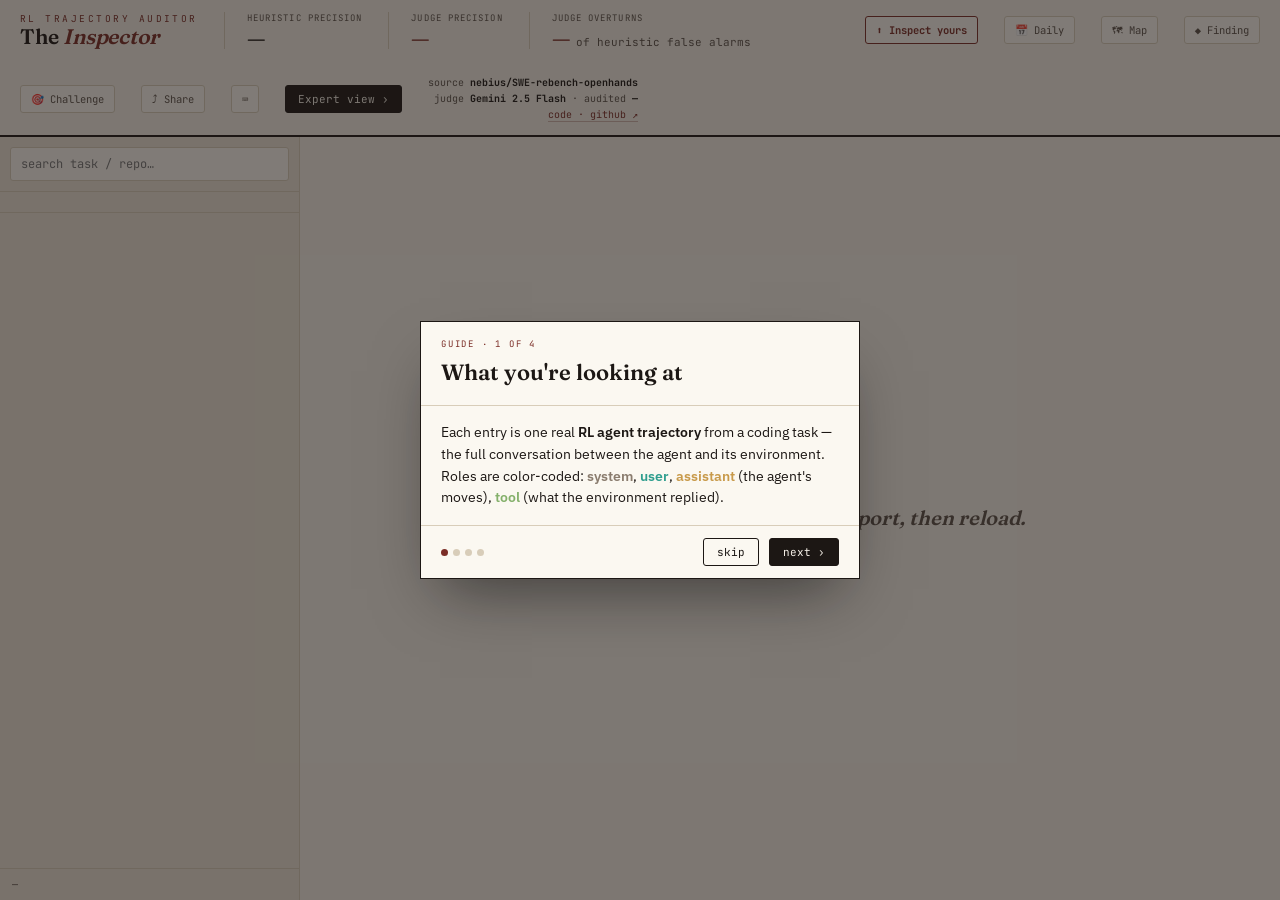
==== explorer/index.html @ 923c0ba6 "fix: serve og:image from GitHub raw (HF Spaces git rejects binaries without LFS)" ====
<!DOCTYPE html>
<html lang="en">
<head>
<meta charset="utf-8" />
<meta name="viewport" content="width=device-width, initial-scale=1" />
<title>RL Trajectory Auditor — Inspector</title>
<meta name="description" content="Step through real RL agent trajectories and see where a heuristic and an LLM judge disagree on why a run failed." />
<meta property="og:title" content="I read 5,000 RL agent trajectories so you don't have to" />
<meta property="og:description" content="Heuristics over-flag reward-hacking; an LLM judge that reads the trace overturns 75% of those false alarms. Step through the receipts — or drop in your own trajectory." />
<meta property="og:type" content="website" />
<meta property="og:url" content="https://abhid1234-rl-trajectory-auditor.static.hf.space/" />
<meta property="og:image" content="https://raw.githubusercontent.com/abhid1234/rl-trajectory-auditor/main/explorer/og.png" />
<meta name="twitter:card" content="summary_large_image" />
<meta name="twitter:title" content="I read 5,000 RL agent trajectories so you don't have to" />
<meta name="twitter:description" content="An LLM judge overturns 75% of a heuristic's reward-hack false alarms. Step through the receipts." />
<meta name="twitter:image" content="https://raw.githubusercontent.com/abhid1234/rl-trajectory-auditor/main/explorer/og.png" />
<link rel="preload" href="fonts/jetbrains-mono-400.woff2" as="font" type="font/woff2" crossorigin />
<link rel="stylesheet" href="styles.css" />
</head>
<body>
<div class="app">

  <header class="topbar">
    <div class="brand">
      <span class="k">RL Trajectory Auditor</span>
      <h1>The <em>Inspector</em></h1>
    </div>
    <div class="metric">
      <span class="lab">Heuristic precision</span>
      <span class="v" id="m-h">—</span>
    </div>
    <div class="metric judge">
      <span class="lab">Judge precision</span>
      <span class="v" id="m-j">—</span>
    </div>
    <div class="metric">
      <span class="lab">Judge overturns</span>
      <span class="v"><b id="m-c">—</b> <small>of heuristic false alarms</small></span>
    </div>
    <span class="grow"></span>
    <button id="btn-import" class="topbtn import" title="inspect your own trajectory — runs entirely in your browser">⬆ Inspect yours</button>
    <button id="btn-daily" class="topbtn" title="one specimen a day — guess the diagnosis, keep a streak">📅 Daily</button>
    <button id="btn-map" class="topbtn" title="every judged run as one dot — the failure map">🗺 Map</button>
    <button id="btn-finding" class="topbtn" title="the finding (front page)">◆ Finding</button>
    <button id="btn-challenge" class="topbtn" title="free-play: guess the diagnosis on any trace">🎯 Challenge</button>
    <button id="btn-share" class="topbtn" title="copy a link to this exact view">⤴ Share</button>
    <button id="btn-keys" class="topbtn" title="keyboard shortcuts">⌨</button>
    <button id="mode-toggle" class="modetoggle" title="toggle the full expert view">Expert view ›</button>
    <div class="src">
      <div>source <b>nebius/SWE-rebench-openhands</b></div>
      <div>judge <b>Gemini 2.5 Flash</b> · audited <b id="m-n">—</b></div>
      <div><a class="srclink" href="https://github.com/abhid1234/rl-trajectory-auditor" target="_blank" rel="noopener">code · github ↗</a></div>
    </div>
  </header>

  <div class="body">
    <aside class="rail">
      <div class="search"><input id="railsearch" type="search" placeholder="search task / repo…" autocomplete="off" /></div>
      <div class="filters" id="railfilters"></div>
      <div class="list" id="raillist"></div>
      <div class="count" id="railcount">—</div>
    </aside>

    <main class="insp" id="insp">
      <div class="empty">Select a trajectory to inspect.</div>
    </main>
  </div>

</div>
<div id="landing" class="landing" hidden></div>
<div id="import-modal" class="overlay-sc" hidden></div>
<div id="shortcuts" class="overlay-sc" hidden></div>
<div id="toast" class="toast"></div>
<div id="patch-modal" class="overlay-sc" hidden></div>
<div id="quiz-modal" class="overlay-sc" hidden></div>
<div id="map-modal" class="overlay-sc" hidden></div>
<div id="diff-modal" class="overlay-sc" hidden></div>
<div id="ask-modal" class="overlay-sc" hidden></div>
<script src="app.js"></script>
<script src="features.js"></script>
</body>
</html>
---- explorer/styles.css ----
/* ============================================================================
   RL Trajectory Auditor — Inspector
   Dev-tool aesthetic: warm light shell + dark "console" trace pane, oxblood
   accent, self-hosted JetBrains Mono / IBM Plex Sans / Fraunces.
   ========================================================================== */

@font-face { font-family:'JetBrains Mono'; font-weight:400; font-display:swap; src:url('fonts/jetbrains-mono-400.woff2') format('woff2'); }
@font-face { font-family:'JetBrains Mono'; font-weight:700; font-display:swap; src:url('fonts/jetbrains-mono-700.woff2') format('woff2'); }
@font-face { font-family:'IBM Plex Sans'; font-weight:400; font-display:swap; src:url('fonts/ibm-plex-sans-400.woff2') format('woff2'); }
@font-face { font-family:'IBM Plex Sans'; font-weight:600; font-display:swap; src:url('fonts/ibm-plex-sans-600.woff2') format('woff2'); }
@font-face { font-family:'Fraunces'; font-weight:600; font-display:swap; src:url('fonts/fraunces-600.woff2') format('woff2'); }

:root {
  --paper:#f4efe6; --paper-2:#ece4d6; --card:#fbf8f1;
  --ink:#1c1714; --ink-soft:#5b5048; --rule:#d8cdb9;
  --oxblood:#7b2d26; --oxblood-2:#9c4339;

  /* console (dark) */
  --con-bg:#1b1714; --con-bg-2:#231d19; --con-line:#332a24; --con-fg:#d9cfc2;
  --con-dim:#8a7c6e;
  --r-system:#8a7c6e; --r-user:#6fb3a8; --r-assistant:#d9a44a; --r-tool:#84b06a;
  --hl:#c2563f;
  --add:#74a262; --del:#c2563f;

  /* diagnosis hues */
  --d-TRAINING:#b8503f; --d-HARNESS:#4a9b8e; --d-PRODUCT:#d2a44a;
  --d-BOTH:#9d7bb0; --d-CLEAN:#7aa863;

  --mono:'JetBrains Mono',ui-monospace,monospace;
  --sans:'IBM Plex Sans',system-ui,sans-serif;
  --display:'Fraunces',Georgia,serif;
}

* { box-sizing:border-box; }
/* the hidden attribute must win over .landing/.overlay-sc display rules below,
   or a skipped (empty) overlay would cover the whole page */
[hidden] { display:none !important; }
html,body { height:100%; }
body {
  margin:0; background:var(--paper); color:var(--ink);
  font-family:var(--sans); font-size:14px; line-height:1.5;
  -webkit-font-smoothing:antialiased; overflow:hidden;
}
::selection { background:rgba(123,45,38,0.2); }
button { font-family:inherit; cursor:pointer; }

.app { display:grid; grid-template-rows:auto 1fr; height:100vh; }

/* ---- Top strip: masthead + finding ------------------------------------- */
.topbar {
  display:flex; align-items:center; gap:26px; padding:12px 20px;
  border-bottom:2px solid var(--ink); background:var(--paper);
  flex-wrap:wrap;
}
.brand { display:flex; flex-direction:column; line-height:1; }
.brand .k { font-family:var(--mono); font-size:9.5px; letter-spacing:0.26em; text-transform:uppercase; color:var(--oxblood); }
.brand h1 { font-family:var(--display); font-weight:600; font-size:21px; margin:3px 0 0; letter-spacing:-0.01em; }
.brand h1 em { font-style:italic; color:var(--oxblood); }

.metric { display:flex; flex-direction:column; gap:1px; padding-left:22px; border-left:1px solid var(--rule); }
.metric .lab { font-family:var(--mono); font-size:9px; letter-spacing:0.12em; text-transform:uppercase; color:var(--ink-soft); }
.metric .v { font-family:var(--display); font-weight:600; font-size:22px; line-height:1; }
.metric .v small { font-family:var(--mono); font-size:11px; color:var(--ink-soft); font-weight:400; }
.metric.judge .v { color:var(--oxblood); }
.metric .v b { color:var(--oxblood); }
.topbar .grow { flex:1; }
.topbar .src { font-family:var(--mono); font-size:10px; color:var(--ink-soft); text-align:right; line-height:1.6; }
.topbar .src b { color:var(--ink); }

/* ---- Body: rail + inspector -------------------------------------------- */
.body { display:grid; grid-template-columns:300px 1fr; min-height:0; }
@media (max-width:860px){ .body { grid-template-columns:1fr; } .rail { display:none; } }

/* left rail */
.rail { border-right:1px solid var(--rule); background:var(--paper-2); display:flex; flex-direction:column; min-height:0; }
.rail .search { padding:10px; border-bottom:1px solid var(--rule); }
.rail .search input {
  width:100%; padding:8px 10px; border:1px solid var(--rule); background:var(--card);
  font-family:var(--mono); font-size:12px; color:var(--ink); border-radius:3px;
}
.rail .search input:focus { outline:1.5px solid var(--oxblood); border-color:var(--oxblood); }
.rail .filters { display:flex; gap:5px; flex-wrap:wrap; padding:10px; border-bottom:1px solid var(--rule); }
.fchip {
  font-family:var(--mono); font-size:9.5px; letter-spacing:0.04em; text-transform:uppercase;
  padding:5px 9px; border:1px solid var(--rule); background:transparent; color:var(--ink-soft); border-radius:2px;
}
.fchip:hover { border-color:var(--ink-soft); color:var(--ink); }
.fchip.active { background:var(--ink); color:var(--paper); border-color:var(--ink); }

.list { overflow-y:auto; flex:1; min-height:0; }
.tnav {
  display:block; width:100%; text-align:left; background:transparent; border:0;
  border-bottom:1px solid var(--rule); padding:11px 12px; color:var(--ink);
}
.tnav:hover { background:var(--card); }
.tnav.active { background:var(--card); box-shadow:inset 3px 0 0 var(--oxblood); }
.tnav .t-task { font-family:var(--mono); font-size:11.5px; font-weight:700; letter-spacing:-0.01em; }
.tnav .t-repo { font-family:var(--mono); font-size:10px; color:var(--ink-soft); margin-top:2px; }
.tnav .t-tags { display:flex; align-items:center; gap:6px; margin-top:7px; }
.dot { width:9px; height:9px; border-radius:50%; display:inline-block; }
.t-vs { font-family:var(--mono); font-size:9px; color:var(--ink-soft); }
.t-mark { font-family:var(--mono); font-size:9px; padding:1px 5px; border-radius:8px; letter-spacing:0.04em; }
.t-mark.dis { background:rgba(184,80,63,0.16); color:var(--oxblood); }
.t-mark.agr { background:rgba(122,168,99,0.18); color:#5d7d4a; }
.rail .count { font-family:var(--mono); font-size:10px; color:var(--ink-soft); padding:8px 12px; border-top:1px solid var(--rule); }

/* ---- Inspector main ----------------------------------------------------- */
.insp { display:flex; flex-direction:column; min-height:0; min-width:0; }

.insp .hd { padding:14px 22px; border-bottom:1px solid var(--rule); background:var(--card); }
.insp .hd .task { font-family:var(--display); font-weight:600; font-size:24px; letter-spacing:-0.01em; }
.insp .hd .sub { font-family:var(--mono); font-size:11px; color:var(--ink-soft); display:flex; gap:16px; margin-top:3px; }
.insp .hd .sub b { color:var(--ink); }

.faceoff { display:flex; align-items:center; gap:14px; margin-top:13px; flex-wrap:wrap; }
.chipv { display:inline-flex; flex-direction:column; gap:3px; padding:7px 12px; border:1.5px solid; border-radius:3px; background:rgba(255,255,255,0.4); }
.chipv .who { font-family:var(--mono); font-size:8.5px; letter-spacing:0.16em; text-transform:uppercase; color:var(--ink-soft); }
.chipv .dg { font-family:var(--mono); font-weight:700; font-size:15px; letter-spacing:0.02em; }
.chipv .ct { font-family:var(--sans); font-size:11px; color:var(--ink-soft); font-style:italic; }
.vmark { font-family:var(--mono); font-size:10px; padding:5px 10px; border-radius:12px; letter-spacing:0.05em; text-transform:uppercase; }
.vmark.dis { background:rgba(184,80,63,0.15); color:var(--oxblood); }
.vmark.agr { background:rgba(122,168,99,0.2); color:#5d7d4a; }
.ts { display:flex; gap:7px; margin-left:auto; }
.tsb { font-family:var(--mono); font-size:10px; padding:4px 9px; border:1px solid var(--rule); background:var(--paper-2); }
.tsb b { color:var(--ink); } .tsb.bad b{ color:var(--oxblood); } .tsb.good b{ color:#5d7d4a; }

.d-TRAINING{ color:var(--d-TRAINING); border-color:var(--d-TRAINING);}
.d-HARNESS { color:var(--d-HARNESS);  border-color:var(--d-HARNESS);}
.d-PRODUCT { color:var(--d-PRODUCT);  border-color:var(--d-PRODUCT);}
.d-BOTH    { color:var(--d-BOTH);     border-color:var(--d-BOTH);}
.d-CLEAN   { color:var(--d-CLEAN);    border-color:var(--d-CLEAN);}

/* teaching annotation */
.teach { display:flex; gap:10px; align-items:flex-start; margin-top:13px; padding:10px 13px;
  background:rgba(123,45,38,0.06); border-left:3px solid var(--oxblood); border-radius:0 3px 3px 0; }
.teach .icn { font-family:var(--display); color:var(--oxblood); font-size:18px; line-height:1; }
.teach .tx { font-size:13px; line-height:1.5; }
.teach .tx b { color:var(--oxblood); }
.teach .x { margin-left:auto; background:none; border:0; color:var(--ink-soft); font-size:15px; }

/* control bar */
.ctrl { display:flex; align-items:center; gap:10px; padding:8px 22px; border-bottom:1px solid var(--rule);
  background:var(--paper); flex-wrap:wrap; }
.ctrl button { font-family:var(--mono); font-size:11px; padding:5px 10px; border:1px solid var(--rule);
  background:var(--card); color:var(--ink); border-radius:3px; }
.ctrl button:hover { background:var(--ink); color:var(--paper); }
.ctrl button.on { background:var(--oxblood); color:#fff; border-color:var(--oxblood); }
.ctrl .seg { display:flex; gap:0; }
.ctrl .seg button { border-radius:0; border-right:0; }
.ctrl .seg button:first-child{ border-radius:3px 0 0 3px; } .ctrl .seg button:last-child{ border-radius:0 3px 3px 0; border-right:1px solid var(--rule);}
.ctrl .rolef { display:flex; gap:4px; }
.ctrl .rolef .rf { font-size:9.5px; padding:4px 7px; text-transform:uppercase; letter-spacing:0.06em; }
.ctrl .tsearch { margin-left:auto; }
.ctrl .tsearch input { font-family:var(--mono); font-size:11px; padding:5px 9px; border:1px solid var(--rule);
  background:var(--card); border-radius:3px; width:160px; }
.ctrl .tsearch input:focus { outline:1.5px solid var(--oxblood); }

/* minimap */
.minimap { display:flex; gap:1.5px; padding:7px 22px; background:var(--paper); border-bottom:1px solid var(--rule);
  align-items:center; height:30px; overflow:hidden; }
.mm { flex:1; height:14px; min-width:1px; opacity:0.45; cursor:pointer; border-radius:1px; transition:opacity .1s, transform .1s; }
.mm:hover { opacity:1; transform:scaleY(1.4); }
.mm.r-system{ background:var(--r-system);} .mm.r-user{ background:var(--r-user);}
.mm.r-assistant{ background:var(--r-assistant);} .mm.r-tool{ background:var(--r-tool);}
.mm.off { background:var(--hl); opacity:1; box-shadow:0 0 0 1.5px var(--ink); }
.mm.cursor { outline:2px solid var(--ink); opacity:1; }

/* ---- the console (trace) ------------------------------------------------ */
.console {
  flex:1; min-height:0; overflow-y:auto; background:var(--con-bg); color:var(--con-fg);
  font-family:var(--mono); font-size:12.5px; line-height:1.55;
  padding:14px 0 60px;
  background-image:linear-gradient(var(--con-bg-2) 0 0);
  background-size:100% 0;
}
.turn { padding:0 22px; border-left:3px solid transparent; }
.turn + .turn { margin-top:2px; }
.turn .gutter { display:flex; align-items:center; gap:10px; padding:7px 0 4px; color:var(--con-dim); user-select:none; }
.turn .ix { font-size:10px; min-width:34px; }
.turn .role { font-size:9.5px; letter-spacing:0.16em; text-transform:uppercase; font-weight:700; padding:1px 6px; border-radius:2px; }
.turn.r-system  { border-color:var(--r-system); }   .turn.r-system  .role{ color:var(--r-system); background:rgba(138,124,110,0.13);}
.turn.r-user    { border-color:var(--r-user); }      .turn.r-user    .role{ color:var(--r-user); background:rgba(111,179,168,0.13);}
.turn.r-assistant{ border-color:var(--r-assistant); }.turn.r-assistant .role{ color:var(--r-assistant); background:rgba(217,164,74,0.14);}
.turn.r-tool    { border-color:var(--r-tool); }      .turn.r-tool    .role{ color:var(--r-tool); background:rgba(132,176,106,0.13);}
.turn .toggle { font-size:10px; color:var(--con-dim); background:none; border:1px solid var(--con-line); padding:1px 6px; border-radius:2px; }
.turn .toggle:hover{ color:var(--con-fg); }
.turn .body { white-space:pre-wrap; word-break:break-word; padding:2px 0 10px 44px; color:var(--con-fg); }
.turn .body.clamp { max-height:118px; overflow:hidden; -webkit-mask-image:linear-gradient(180deg,#000 60%,transparent); mask-image:linear-gradient(180deg,#000 60%,transparent); }
.turn .body.empty { color:var(--con-dim); font-style:italic; }

/* tool call block */
.tool { margin:5px 0 8px 44px; border:1px solid var(--con-line); border-radius:4px; background:var(--con-bg-2); overflow:hidden; }
.tool .th { display:flex; gap:8px; align-items:center; padding:5px 9px; background:rgba(217,164,74,0.08); border-bottom:1px solid var(--con-line); }
.tool .th .gear { color:var(--r-assistant); }
.tool .th .name { color:var(--r-assistant); font-weight:700; font-size:11.5px; }
.tool .args { padding:7px 11px; white-space:pre-wrap; word-break:break-word; color:#cdc3b4; font-size:11.5px; }

/* diff / patch coloring */
.diff .ln { display:block; padding:0 4px; }
.diff .add { background:rgba(116,162,98,0.14); color:#c4dcae; }
.diff .del { background:rgba(194,86,63,0.16); color:#e3a99a; }
.diff .hh  { color:var(--con-dim); }
mark { background:var(--hl); color:#1b1714; border-radius:1px; padding:0 1px; }

/* offending */
.turn.off { background:rgba(194,86,63,0.1); border-color:var(--hl); box-shadow:inset 0 0 0 1px rgba(194,86,63,0.3); }
.turn.off .role { box-shadow:0 0 0 1px var(--hl); }
.off-flag { font-size:9px; color:var(--hl); letter-spacing:0.1em; text-transform:uppercase; }

/* dimmed for playback */
.turn.future { opacity:0.16; }
.turn.rolehide { display:none; }

/* readout footer (judge reasoning / evidence) — floats above console bottom */
.readout { border-top:1px solid var(--rule); background:var(--card); display:grid; grid-template-columns:1.3fr 1fr; }
@media (max-width:680px){ .readout { grid-template-columns:1fr; } }
.readout .blk { padding:13px 22px; }
.readout .blk + .blk { border-left:1px solid var(--rule); }
.readout h3 { font-family:var(--mono); font-size:9.5px; letter-spacing:0.18em; text-transform:uppercase; color:var(--ink-soft); margin:0 0 7px; }
.readout .reason { font-family:var(--sans); font-size:14px; line-height:1.5; font-style:italic; }
.readout .reason::before{ content:'“'; font-family:var(--display); color:var(--oxblood); font-size:26px; line-height:0; vertical-align:-7px; margin-right:2px;}
.readout ul { margin:0; padding:0; list-style:none; }
.readout li { font-family:var(--mono); font-size:11px; color:var(--ink-soft); padding:3px 0 3px 15px; position:relative; }
.readout li::before{ content:'›'; position:absolute; left:0; color:var(--oxblood);}
.readout li.none{ font-family:var(--sans); font-style:italic; }

.empty { display:grid; place-items:center; height:100%; color:var(--ink-soft); font-family:var(--display); font-style:italic; font-size:20px; }

/* scrollbars */
.console::-webkit-scrollbar,.list::-webkit-scrollbar{ width:10px; }
.console::-webkit-scrollbar-thumb{ background:#3a302a; border-radius:5px; }
.list::-webkit-scrollbar-thumb{ background:var(--rule); border-radius:5px; }

/* ---- live inspection panel (audit-along) -------------------------------- */
.work { display:grid; grid-template-columns:1fr 340px; flex:1; min-height:0; }
@media (max-width:820px){ .work { grid-template-columns:1fr; } .inspect{ display:none; } }
.work .console { height:100%; }

.inspect { border-left:1px solid var(--rule); background:var(--card); overflow-y:auto; min-height:0; padding:14px 15px 50px; }
.inspect h3 { font-family:var(--mono); font-size:9px; letter-spacing:0.18em; text-transform:uppercase; color:var(--ink-soft); margin:17px 0 8px; display:flex; align-items:center; gap:7px; }
.inspect h3:first-child { margin-top:0; }
.inspect h3 .live { width:7px; height:7px; border-radius:50%; background:var(--oxblood); animation:pulse 1.4s infinite; }
@keyframes pulse { 0%,100%{ opacity:1; } 50%{ opacity:0.25; } }

.dets { display:flex; flex-direction:column; gap:6px; }
.det { --c:var(--ink-soft); display:grid; grid-template-columns:auto 1fr auto; gap:9px; align-items:center;
  padding:8px 10px; border:1px solid var(--rule); border-radius:4px; background:var(--paper-2); opacity:0.5; transition:opacity .25s, border-color .25s, box-shadow .25s; }
.det .ic { width:9px; height:9px; border-radius:50%; background:var(--ink-soft); transition:all .25s; }
.det .nm { font-family:var(--mono); font-size:11.5px; }
.det .st { font-family:var(--mono); font-size:8.5px; color:var(--ink-soft); text-transform:uppercase; letter-spacing:0.1em; }
.det.fired { opacity:1; border-color:var(--c); box-shadow:inset 0 0 0 1px var(--c); }
.det.fired .ic { background:var(--c); box-shadow:0 0 0 3px color-mix(in srgb, var(--c) 22%, transparent); }
.det.fired .nm { color:var(--c); font-weight:700; }
.det.fired .st { color:var(--c); }
.det.flash { animation:detflash .7s ease-out; }
@keyframes detflash { 0%{ transform:scale(1.04); box-shadow:inset 0 0 0 2px var(--c), 0 0 16px -2px var(--c); } 100%{ transform:none; } }
.det .help { cursor:help; }

.tape { font-family:var(--mono); font-size:10.5px; line-height:1.55; border:1px solid var(--con-line);
  background:var(--con-bg); color:var(--con-fg); border-radius:4px; padding:9px 10px; max-height:160px; overflow-y:auto; }
.tape .ev { padding:2px 0; animation:slidein .3s; }
@keyframes slidein { from{ opacity:0; transform:translateX(-6px);} to{ opacity:1; } }
.tape .ev .at { color:var(--con-dim); }
.tape .ev .dt { font-weight:700; }
.tape .idle { color:var(--con-dim); font-style:italic; }

/* verdict builder */
.vbuild { border:1px solid var(--rule); border-radius:5px; overflow:hidden; }
.vstep { padding:9px 11px; border-bottom:1px solid var(--rule); transition:background .2s; }
.vstep:last-child { border-bottom:0; }
.vstep .q { font-size:11.5px; line-height:1.4; }
.vstep .a { font-family:var(--mono); font-size:10px; margin-top:4px; color:var(--ink-soft); }
.vstep.hit { background:rgba(123,45,38,0.06); }
.vstep.hit .a { color:var(--oxblood); font-weight:700; }
.vstep .n { font-family:var(--mono); font-size:9px; color:var(--ink-soft); margin-right:6px; }

.vfinal { display:flex; flex-direction:column; gap:8px; margin-top:11px; }
.vrow { display:flex; align-items:center; gap:11px; padding:9px 12px; border:1.5px solid; border-radius:4px; background:rgba(255,255,255,0.4); }
.vrow .who { font-family:var(--mono); font-size:8.5px; letter-spacing:0.14em; text-transform:uppercase; color:var(--ink-soft); min-width:62px; }
.vrow .dg { font-family:var(--mono); font-weight:700; font-size:15px; }
.vrow .ct { font-size:11px; font-style:italic; color:var(--ink-soft); }
.vconj { text-align:center; font-family:var(--display); font-style:italic; font-size:13px; color:var(--ink-soft); }
.vreason { font-size:12.5px; font-style:italic; line-height:1.5; padding:6px 2px 0; }
.vreason::before { content:'“'; font-family:var(--display); color:var(--oxblood); font-size:22px; line-height:0; vertical-align:-6px; margin-right:1px; }
.locked { opacity:0.4; }
.locked .dg { filter:blur(4px); }
.unlock-note { font-family:var(--mono); font-size:9.5px; color:var(--ink-soft); text-align:center; padding:4px; }

/* tooltip */
.tip { position:fixed; z-index:50; max-width:240px; background:var(--con-bg); color:var(--con-fg);
  font-family:var(--sans); font-size:11.5px; line-height:1.45; padding:8px 10px; border-radius:5px;
  box-shadow:0 8px 24px -8px rgba(0,0,0,0.5); pointer-events:none; opacity:0; transition:opacity .12s; }
.tip.on { opacity:1; }

/* tour overlay */
.tour { position:fixed; inset:0; z-index:60; background:rgba(28,23,20,0.55); display:grid; place-items:center; }
.tourcard { background:var(--card); max-width:440px; border:1px solid var(--ink); box-shadow:0 30px 60px -20px rgba(0,0,0,0.5); }
.tourcard .tc-hd { padding:16px 20px; border-bottom:1px solid var(--rule); }
.tourcard .tc-k { font-family:var(--mono); font-size:9px; letter-spacing:0.2em; text-transform:uppercase; color:var(--oxblood); }
.tourcard h2 { font-family:var(--display); font-weight:600; font-size:22px; margin:5px 0 0; }
.tourcard .tc-bd { padding:16px 20px; font-size:14px; line-height:1.55; }
.tourcard .tc-ft { display:flex; align-items:center; gap:10px; padding:12px 20px; border-top:1px solid var(--rule); }
.tourcard .dots { display:flex; gap:5px; }
.tourcard .dots i { width:7px; height:7px; border-radius:50%; background:var(--rule); }
.tourcard .dots i.on { background:var(--oxblood); }
.tourcard .grow { flex:1; }
.tourcard button { font-family:var(--mono); font-size:11px; padding:6px 13px; border:1px solid var(--ink); background:var(--ink); color:var(--paper); border-radius:3px; }
.tourcard button.ghost { background:transparent; color:var(--ink); }
.helpbtn { font-family:var(--mono); font-size:11px; padding:5px 10px; border:1px solid var(--rule); background:var(--card); border-radius:3px; }

/* prominent Run button + inspect hint */
.ctrl button.run { background:var(--oxblood); color:#fff; border-color:var(--oxblood); font-weight:700; padding:5px 14px; }
.ctrl button.run:hover { background:var(--oxblood-2); color:#fff; }
.ctrl button.run.on { background:var(--ink); border-color:var(--ink); }
.inspect .hint { font-size:11.5px; line-height:1.45; color:var(--ink-soft); background:rgba(123,45,38,0.06);
  border-left:3px solid var(--oxblood); border-radius:0 3px 3px 0; padding:7px 10px; margin-bottom:11px; }
.inspect .hint b { color:var(--oxblood); }

/* ---- mode toggle + Simple-mode narration guide ------------------------- */
.modetoggle { font-family:var(--mono); font-size:11px; padding:6px 12px; border:1px solid var(--ink);
  background:var(--ink); color:var(--paper); border-radius:3px; white-space:nowrap; }
.modetoggle:hover { background:var(--oxblood); border-color:var(--oxblood); }

.guide { display:none; }
body.simple .guide { display:block; padding:16px 22px 18px; border-bottom:1px solid var(--rule);
  background:linear-gradient(180deg,var(--card),var(--paper)); }
.narr-step { font-family:var(--mono); font-size:10px; letter-spacing:0.14em; text-transform:uppercase; color:var(--ink-soft); margin-bottom:7px; }
.narr-main { font-family:var(--display); font-weight:600; font-size:22px; line-height:1.32; margin:0; letter-spacing:-0.01em; max-width:60ch; }
.narr-aud { font-family:var(--sans); font-size:14.5px; line-height:1.5; margin:11px 0 0; padding:9px 13px; max-width:62ch;
  background:rgba(123,45,38,0.07); border-left:3px solid var(--oxblood); border-radius:0 4px 4px 0; color:var(--ink); }
.narr-aud::before { content:'🔍  '; }
.guide-nav { display:flex; align-items:center; gap:9px; margin-top:15px; flex-wrap:wrap; }
.guide-nav button { font-family:var(--mono); font-size:12.5px; padding:8px 15px; border:1px solid var(--ink);
  background:var(--card); color:var(--ink); border-radius:4px; }
.guide-nav button:hover { background:var(--ink); color:var(--paper); }
.guide-nav button.run { background:var(--oxblood); color:#fff; border-color:var(--oxblood); margin-left:4px; font-weight:700; }
.guide-nav button.run:hover { background:var(--oxblood-2); }
.beat { font-family:var(--mono); font-size:11px; color:var(--ink-soft); min-width:96px; text-align:center; }

/* Simple mode hides the dense expert chrome */
body.simple .ctrl, body.simple .minimap, body.simple .inspect { display:none; }
body.simple .work { grid-template-columns:1fr; }
body.simple .console { font-size:13px; }
body.simple .teach { display:none; }   /* the narration replaces the static teaching strip */

/* ---- top-bar buttons --------------------------------------------------- */
.topbtn { font-family:var(--mono); font-size:10.5px; padding:6px 10px; border:1px solid var(--rule);
  background:var(--card); color:var(--ink-soft); border-radius:3px; white-space:nowrap; }
.topbtn:hover { border-color:var(--ink-soft); color:var(--ink); }
.topbtn.on { background:var(--oxblood); color:#fff; border-color:var(--oxblood); }

/* ---- front-door landing ------------------------------------------------ */
.landing { position:fixed; inset:0; z-index:70; overflow-y:auto;
  background:radial-gradient(1100px 560px at 78% -8%, rgba(123,45,38,0.10), transparent 60%), var(--paper);
  display:grid; place-items:start center; padding:5vh 22px 60px; }
.land-card { max-width:760px; width:100%; }
.land-k { font-family:var(--mono); font-size:11px; letter-spacing:0.26em; text-transform:uppercase; color:var(--oxblood); margin-bottom:14px; }
.land-h { font-family:var(--display); font-weight:600; font-size:clamp(32px,5.5vw,58px); line-height:1.02; letter-spacing:-0.02em; margin:0; }
.land-sub { font-size:17px; line-height:1.55; color:var(--ink-soft); max-width:54ch; margin:18px 0 26px; }
.land-stats { display:grid; grid-template-columns:1fr 1fr; gap:18px; margin-bottom:26px; }
@media (max-width:620px){ .land-stats { grid-template-columns:1fr; } }
.ls { border:1px solid var(--rule); border-left:3px solid var(--oxblood); background:var(--card); padding:16px 18px; border-radius:0 5px 5px 0; }
.ls-v { font-family:var(--display); font-weight:700; font-size:40px; line-height:1; color:var(--oxblood); }
.ls-v .arr { color:var(--ink-soft); font-weight:400; } .ls-v b { color:var(--oxblood); }
.ls-l { font-size:13.5px; line-height:1.5; color:var(--ink-soft); margin-top:9px; } .ls-l b { color:var(--ink); }
.land-dist { border:1px solid var(--rule); background:var(--card); border-radius:5px; padding:16px 18px; }
.land-dist-h { font-family:var(--mono); font-size:10px; letter-spacing:0.18em; text-transform:uppercase; color:var(--ink-soft); margin-bottom:12px; }
.lrow { display:grid; grid-template-columns:130px 1fr 42px; align-items:center; gap:11px; margin-bottom:8px; }
.lrow .ln { font-size:13px; } .lrow .lt { height:13px; background:var(--paper-2); border:1px solid var(--rule); position:relative; overflow:hidden; }
.lrow .lf { position:absolute; inset:0 auto 0 0; background:repeating-linear-gradient(45deg,var(--oxblood) 0 5px,var(--oxblood-2) 5px 10px); }
.lrow .lp { font-family:var(--mono); font-size:11.5px; text-align:right; color:var(--ink-soft); }
.land-take { font-family:var(--display); font-style:italic; font-size:18px; line-height:1.45; color:var(--ink); margin:24px 0; max-width:50ch; }
.land-go { font-family:var(--mono); font-size:14px; font-weight:700; padding:13px 26px; border:0; background:var(--oxblood); color:#fff; border-radius:4px; box-shadow:0 14px 30px -12px rgba(123,45,38,0.6); }
.land-go:hover { background:var(--oxblood-2); }
.land-foot { font-family:var(--mono); font-size:10.5px; color:var(--ink-soft); margin-top:22px; }

/* ---- extras row: patch + fork links ------------------------------------ */
.extras { display:flex; flex-direction:column; gap:10px; margin-top:13px; }
.extrabtn { align-self:flex-start; font-family:var(--mono); font-size:11.5px; padding:7px 13px; border:1px solid var(--ink);
  background:var(--card); color:var(--ink); border-radius:4px; }
.extrabtn:hover { background:var(--ink); color:var(--paper); }
.forkbox { border:1px solid var(--rule); border-left:3px solid var(--d-BOTH); background:rgba(157,123,176,0.06); border-radius:0 5px 5px 0; padding:11px 13px; }
.fork-h { font-size:13px; font-weight:600; margin-bottom:7px; }
.fork-seq { display:inline-block; font-family:var(--mono); font-size:11px; color:var(--d-BOTH); background:var(--paper-2); padding:3px 7px; border-radius:3px; margin-bottom:9px; word-break:break-word; }
.fork-links { display:flex; flex-wrap:wrap; gap:6px; }
.forklink { font-family:var(--mono); font-size:10.5px; padding:5px 9px; border:1px solid var(--rule); background:var(--card); color:var(--ink); border-radius:3px; }
.forklink:hover { border-color:var(--d-BOTH); color:var(--d-BOTH); }

/* ---- challenge mode ---------------------------------------------------- */
.guess-chip { border-style:dashed !important; border-color:var(--ink-soft) !important; color:var(--ink-soft) !important; }
.guess-chip .dg { font-size:22px; }
.vmark.q { background:var(--paper-2); color:var(--ink-soft); }
.guessbar { display:flex; align-items:center; gap:8px; flex-wrap:wrap; margin-top:12px; }
.guessbar:empty { display:none; }
.gb-q { font-family:var(--display); font-style:italic; font-size:15px; margin-right:4px; }
.gb { font-family:var(--mono); font-weight:700; font-size:12px; padding:8px 13px; border:1.5px solid; border-radius:4px; background:rgba(255,255,255,0.5); }
.gb:hover { color:#fff; }
.gb.d-HARNESS:hover { background:var(--d-HARNESS); border-color:var(--d-HARNESS); }
.gb.d-TRAINING:hover { background:var(--d-TRAINING); border-color:var(--d-TRAINING); }
.gb.d-PRODUCT:hover { background:var(--d-PRODUCT); border-color:var(--d-PRODUCT); }
.gb.d-CLEAN:hover { background:var(--d-CLEAN); border-color:var(--d-CLEAN); }
.gb.d-BOTH:hover { background:var(--d-BOTH); border-color:var(--d-BOTH); }

/* ---- overlay cards (shortcuts + patch modal) --------------------------- */
.overlay-sc { position:fixed; inset:0; z-index:65; background:rgba(28,23,20,0.5); display:grid; place-items:center; padding:24px; }
.sc-card { background:var(--card); max-width:560px; width:100%; max-height:84vh; overflow-y:auto; border:1px solid var(--ink); box-shadow:0 30px 60px -20px rgba(0,0,0,0.5); border-radius:6px; }
.sc-hd { display:flex; align-items:center; justify-content:space-between; padding:15px 20px; border-bottom:1px solid var(--rule); }
.sc-hd h2 { font-family:var(--display); font-weight:600; font-size:20px; margin:0; }
.sc-x { background:none; border:0; font-size:20px; color:var(--ink-soft); line-height:1; }
.sc-x:hover { color:var(--oxblood); }
.sc-list { list-style:none; margin:0; padding:16px 20px; }
.sc-list li { font-size:13.5px; line-height:1.6; padding:5px 0; border-bottom:1px dashed var(--rule); }
.sc-list li:last-child { border-bottom:0; } .sc-list .dim { color:var(--ink-soft); }
kbd { font-family:var(--mono); font-size:11px; padding:2px 7px; border:1px solid var(--rule); border-bottom-width:2px; border-radius:4px; background:var(--paper-2); }

/* patch modal */
.pm { max-width:760px; }
.pm-banner { font-family:var(--mono); font-size:12px; padding:10px 20px; }
.pm-banner.ok { background:rgba(122,168,99,0.15); color:#4a6b3f; } .pm-banner.bad { background:rgba(123,45,38,0.1); color:var(--oxblood); }
.pm-diff { padding:14px 18px; background:var(--con-bg); color:var(--con-fg); font-family:var(--mono); font-size:12px; line-height:1.5; overflow-x:auto; }
.pm-empty { color:var(--ink-soft); font-style:italic; padding:20px; }

/* toast */
.toast { position:fixed; left:50%; bottom:26px; transform:translateX(-50%) translateY(20px); z-index:80;
  font-family:var(--mono); font-size:12px; background:var(--ink); color:var(--paper); padding:10px 16px; border-radius:6px;
  box-shadow:0 12px 30px -10px rgba(0,0,0,0.5); opacity:0; transition:opacity .2s, transform .2s; pointer-events:none; }
.toast.on { opacity:1; transform:translateX(-50%) translateY(0); }

/* ---- bring-your-own trajectory ----------------------------------------- */
.topbtn.import { border-color:var(--oxblood); color:var(--oxblood); font-weight:700; }
.topbtn.import:hover { background:var(--oxblood); color:#fff; }
.t-mark.loc { background:rgba(68,82,92,0.15); color:#44525c; letter-spacing:0.08em; }
.im { max-width:600px; }
.im-bd { padding:16px 20px 20px; }
.im-p { font-size:13.5px; line-height:1.55; color:var(--ink-soft); margin:0 0 14px; }
.im-p b { color:var(--ink); } .im-p a { color:var(--oxblood); }
.im-drop { border:2px dashed var(--rule); border-radius:6px; padding:22px; text-align:center;
  font-family:var(--mono); font-size:12px; color:var(--ink-soft); background:var(--paper-2); transition:all .15s; }
.im-drop.over { border-color:var(--oxblood); background:rgba(123,45,38,0.06); color:var(--oxblood); }
.im-drop .dim { font-size:10px; }
.im-file { display:inline-block; margin-top:6px; padding:6px 13px; border:1px solid var(--ink);
  border-radius:3px; background:var(--card); color:var(--ink); cursor:pointer; font-family:var(--mono); font-size:11px; }
.im-file:hover { background:var(--ink); color:var(--paper); }
.im-text { width:100%; min-height:110px; margin-top:12px; padding:10px 12px; border:1px solid var(--rule);
  border-radius:4px; background:var(--con-bg); color:var(--con-fg); font-family:var(--mono); font-size:11px; resize:vertical; }
.im-text:focus { outline:1.5px solid var(--oxblood); }
.im-foot { display:flex; align-items:center; gap:12px; margin-top:13px; }
.im-err { font-family:var(--mono); font-size:11px; color:var(--oxblood); flex:1; }
.im-go { padding:10px 20px !important; font-size:12.5px !important; box-shadow:none !important; }

/* ---- rail sections: your imports vs audited corpus --------------------- */
.railsec { font-family:var(--mono); font-size:9px; letter-spacing:0.18em; text-transform:uppercase;
  color:var(--ink-soft); padding:9px 12px 6px; background:var(--paper-2);
  border-bottom:1px solid var(--rule); position:sticky; top:0; z-index:2; }
.tnav.local { background:rgba(123,45,38,0.05); border-left:3px solid var(--oxblood); padding-left:9px; }
.tnav.local:hover { background:rgba(123,45,38,0.1); }
.tnav.local.active { background:var(--card); box-shadow:inset 3px 0 0 var(--oxblood); }
.t-mark.loc { background:var(--oxblood); color:#fff; letter-spacing:0.08em; font-weight:700; }
.t-x { margin-left:auto; font-family:var(--mono); font-size:13px; line-height:1; color:var(--ink-soft);
  padding:1px 6px; border-radius:3px; cursor:pointer; }
.t-x:hover { background:var(--oxblood); color:#fff; }
.srclink { color:var(--oxblood); text-decoration:none; border-bottom:1px solid rgba(123,45,38,0.3); }

/* ---- landing primer: trajectories, evals, the audit --------------------- */
.prim-jump { display:inline-block; margin-left:10px; font-family:var(--mono); font-size:11.5px;
  color:var(--oxblood); text-decoration:none; border-bottom:1px dashed rgba(123,45,38,0.4); }
.prim-divider { display:flex; align-items:center; gap:14px; margin:46px 0 8px; }
.prim-divider::before, .prim-divider::after { content:""; flex:1; border-top:1px solid var(--rule); }
.prim-divider span { font-family:var(--mono); font-size:10px; letter-spacing:0.22em; text-transform:uppercase; color:var(--oxblood); }

.prim-sec { margin:30px 0 6px; }
.prim-h { font-family:var(--display); font-weight:600; font-size:24px; letter-spacing:-0.01em; margin:0 0 8px; display:flex; align-items:baseline; gap:11px; }
.prim-n { font-family:var(--mono); font-size:12px; font-weight:700; color:var(--paper); background:var(--oxblood); width:22px; height:22px; border-radius:50%; display:inline-grid; place-items:center; transform:translateY(-2px); }
.prim-p { font-size:15px; line-height:1.6; color:var(--ink-soft); max-width:62ch; margin:0 0 16px; }
.prim-p b { color:var(--ink); }

.diagram { border:1px solid var(--rule); background:var(--card); border-radius:6px; padding:18px 20px; }

/* chips + arrows */
.dg-row, .dg-gates-row { display:flex; align-items:center; gap:0; flex-wrap:wrap; row-gap:14px; }
.dg-chip { display:inline-flex; flex-direction:column; align-items:center; gap:2px;
  font-family:var(--mono); font-size:12px; font-weight:700; letter-spacing:0.05em;
  padding:10px 16px; border:1.5px solid; border-radius:5px; background:rgba(255,255,255,0.5); }
.dg-chip small { font-family:var(--sans); font-size:10.5px; font-weight:400; font-style:italic; color:var(--ink-soft); letter-spacing:0; }
.c-user  { color:#2f7d72; border-color:#2f7d72; }
.c-asst  { color:#a3742a; border-color:#a3742a; }
.c-tool  { color:#5d7d4a; border-color:#5d7d4a; }
.c-patch { color:var(--ink); border-color:var(--ink); }
.dg-arrow { position:relative; flex:0 0 54px; height:2px; margin:0 6px;
  background:repeating-linear-gradient(90deg, var(--ink-soft) 0 6px, transparent 6px 11px); background-size:22px 2px;
  animation:dgflow 1.2s linear infinite; }
.dg-arrow::after { content:"▸"; position:absolute; right:-7px; top:50%; transform:translateY(-54%); color:var(--ink-soft); font-size:13px; }
.dg-arrow[data-lbl]::before { content:attr(data-lbl); position:absolute; top:-17px; left:50%; transform:translateX(-50%);
  font-family:var(--mono); font-size:9px; letter-spacing:0.08em; color:var(--ink-soft); white-space:nowrap; }
@keyframes dgflow { to { background-position:22px 0; } }
@media (prefers-reduced-motion: reduce){ .dg-arrow { animation:none; } }

.dg-return { margin:10px 0 4px 8px; }
.dg-return-lbl { font-family:var(--mono); font-size:10.5px; color:#5d7d4a; }
.dg-return-lbl b { color:var(--ink); }

.dg-strip { display:flex; align-items:center; gap:2px; margin-top:14px; padding-top:12px; border-top:1px dashed var(--rule); }
.dg-strip-lbl { font-family:var(--mono); font-size:9.5px; letter-spacing:0.1em; text-transform:uppercase; color:var(--ink-soft); margin-right:8px; }
.mmx { width:16px; height:13px; border-radius:1.5px; opacity:0.75; }
.m-user{ background:var(--r-user);} .m-asst{ background:var(--r-assistant);} .m-tool{ background:var(--r-tool);}
.m-off { background:var(--hl); opacity:1; box-shadow:0 0 0 1.5px var(--ink); animation:pulse 1.4s infinite; }

.dg-tie { font-size:12.5px; font-style:italic; color:var(--ink-soft); margin:12px 0 0; }
.dg-tie b { color:var(--oxblood); }

/* gates (evals) */
.dg-gates { display:flex; flex-direction:column; gap:8px; flex:1; min-width:230px; }
.dg-gate { display:grid; grid-template-columns:1fr auto auto; align-items:center; gap:12px;
  border:1.5px solid; border-radius:5px; padding:8px 13px; background:rgba(255,255,255,0.5); }
.dg-gate-name { font-family:var(--mono); font-size:11.5px; font-weight:700; }
.dg-gate-res { font-family:var(--mono); font-size:12px; font-weight:700; }
.dg-gate-note { font-size:10.5px; font-style:italic; color:var(--ink-soft); }
.dg-gate.ok  { color:#5d7d4a; border-color:#7aa863; }
.dg-gate.bad { color:var(--oxblood); border-color:var(--oxblood); background:rgba(123,45,38,0.05); }
.dg-gate.bad .dg-gate-res { animation:pulse 1.4s infinite; }
.dg-eq { font-family:var(--mono); font-size:12px; margin-top:14px; padding:9px 13px;
  background:rgba(123,45,38,0.07); border-left:3px solid var(--oxblood); border-radius:0 4px 4px 0; }
.dg-eq b { color:var(--oxblood); }

/* triage (the audit) */
.dg-q { display:grid; grid-template-columns:1fr auto auto; align-items:center; gap:13px; padding:9px 0; }
.dg-q + .dg-q { border-top:1px dashed var(--rule); }
.dg-q-txt { font-size:13.5px; }
.dg-q-no { font-family:var(--mono); font-size:10px; letter-spacing:0.08em; color:var(--ink-soft); white-space:nowrap; }
.dg-verdict { display:inline-flex; flex-direction:column; align-items:center; gap:1px;
  font-family:var(--mono); font-size:11.5px; font-weight:700; padding:6px 12px;
  border:1.5px solid; border-radius:4px; min-width:96px; background:rgba(255,255,255,0.5); }
.dg-verdict small { font-family:var(--sans); font-size:9.5px; font-weight:400; font-style:italic; color:var(--ink-soft); }
.v-HARNESS { color:var(--d-HARNESS); border-color:var(--d-HARNESS); }
.v-TRAINING{ color:var(--d-TRAINING); border-color:var(--d-TRAINING); }
.v-CLEAN   { color:var(--d-CLEAN); border-color:var(--d-CLEAN); }

.land-card > .land-go + .primer { margin-top:8px; }
#land-go2 { margin-top:26px; }
@media (max-width:560px){ .dg-q { grid-template-columns:1fr; gap:5px; } .dg-q-no { display:none; } }

/* ---- feature pack: quiz, map, diff, ask --------------------------------- */
.land-alt { display:inline-block; margin-left:18px; font-family:var(--mono); font-size:12px;
  color:var(--ink-soft); text-decoration:none; border-bottom:1px dashed var(--rule); }
.land-alt:hover { color:var(--oxblood); border-color:var(--oxblood); }

#quiz-hud { position:fixed; left:50%; bottom:20px; transform:translateX(-50%); z-index:55;
  display:flex; align-items:center; gap:14px; padding:10px 16px; background:var(--ink); color:var(--paper);
  border-radius:8px; box-shadow:0 16px 40px -12px rgba(0,0,0,0.55); font-family:var(--mono); font-size:12px; }
#quiz-hud .qz-label { font-weight:700; letter-spacing:0.03em; }
#quiz-hud .qz-tip { color:#b9ab9c; font-size:11px; font-style:italic; }
#quiz-hud button { font-family:var(--mono); font-size:11.5px; padding:6px 12px; border-radius:4px;
  border:1px solid var(--oxblood-2); background:var(--oxblood); color:#fff; }
#quiz-hud button:hover { background:var(--oxblood-2); }
#quiz-hud #qz-quit { background:transparent; border-color:#564a3f; color:#b9ab9c; padding:6px 9px; }

.qz-card { max-width:480px; text-align:center; }
.qz-bd { padding:20px; }
.qz-grid { font-size:34px; letter-spacing:4px; margin:6px 0 12px; }
.qz-sub { font-size:13px; color:var(--ink-soft); font-style:italic; }
.qz-actions { display:flex; gap:12px; justify-content:center; margin-top:16px; flex-wrap:wrap; }
.ghostbtn { font-family:var(--mono); font-size:11.5px; padding:9px 14px; border:1px solid var(--rule);
  background:transparent; color:var(--ink); border-radius:4px; }
.ghostbtn:hover { border-color:var(--oxblood); color:var(--oxblood); }

/* failure map */
.map-card { max-width:880px; width:94vw; }
.map-legend { display:flex; gap:14px; flex-wrap:wrap; padding:12px 20px 4px; }
.map-key { font-family:var(--mono); font-size:10.5px; color:var(--ink-soft); display:inline-flex; align-items:center; gap:6px; }
.map-key i { width:10px; height:10px; border-radius:50%; display:inline-block; }
.map-wrap { position:relative; padding:8px 20px 0; }
#map-canvas { width:100%; display:block; background:var(--paper-2); border:1px solid var(--rule); border-radius:5px; }
.map-tip { position:absolute; display:none; pointer-events:none; background:var(--con-bg); color:var(--con-fg);
  font-family:var(--mono); font-size:10.5px; line-height:1.5; padding:7px 10px; border-radius:5px; max-width:170px; z-index:5; }
.map-tip .dim { color:var(--con-dim); }
.map-axes { display:flex; justify-content:space-between; padding:7px 22px 0; font-family:var(--mono); font-size:9.5px; color:var(--ink-soft); }
.map-note { font-size:12.5px; color:var(--ink-soft); padding:8px 20px 18px; margin:0; font-style:italic; }
.map-note b { color:var(--ink); }

/* trajectory diff */
.df-card { max-width:760px; }
.df-bd { padding:16px 20px 20px; }
.df-sum { font-size:14px; line-height:1.55; color:var(--ink-soft); margin:0 0 14px; }
.df-sum b { color:var(--oxblood); }
.df-cols { display:grid; grid-template-columns:1fr 1fr; gap:14px; }
@media (max-width:600px){ .df-cols { grid-template-columns:1fr; } }
.df-col { border:1px solid var(--rule); border-radius:5px; background:var(--card); padding:12px; }
.df-name { font-family:var(--mono); font-size:11.5px; font-weight:700; margin-bottom:9px; }
.df-name small { color:var(--ink-soft); font-weight:400; }
.df-seq { display:flex; flex-wrap:wrap; gap:4px; }
.df-chip { font-family:var(--mono); font-size:10px; padding:3px 7px; border-radius:3px; border:1px solid var(--rule); color:var(--ink-soft); background:var(--paper-2); }
.df-chip.shared { opacity:0.55; }
.df-chip.mine { border-color:var(--oxblood); color:var(--oxblood); background:rgba(123,45,38,0.06); }
.df-chip.other { border-color:var(--d-HARNESS); color:var(--d-HARNESS); background:rgba(74,155,142,0.07); }
.df-chip.first { font-weight:700; box-shadow:0 0 0 1.5px currentColor; }
.df-more { font-family:var(--mono); font-size:9.5px; color:var(--ink-soft); align-self:center; }
.forkpair { display:inline-flex; gap:2px; }
.fork-diff { font-family:var(--mono); font-size:10.5px; padding:5px 7px; border:1px solid var(--rule); background:var(--card); color:var(--d-BOTH); border-radius:3px; }
.fork-diff:hover { background:var(--d-BOTH); color:#fff; border-color:var(--d-BOTH); }

/* ask the trace */
.ask-card { max-width:600px; }
.ask-bd { padding:16px 20px 20px; }
.ask-key { width:100%; font-family:var(--mono); font-size:11.5px; padding:9px 11px; margin-bottom:10px;
  border:1px solid var(--rule); border-radius:4px; background:var(--card); }
.ask-key:focus { outline:1.5px solid var(--oxblood); }
.ask-a { margin-top:14px; padding:13px 15px; background:var(--paper-2); border-left:3px solid var(--oxblood);
  border-radius:0 5px 5px 0; font-size:14px; line-height:1.6; white-space:pre-wrap; }
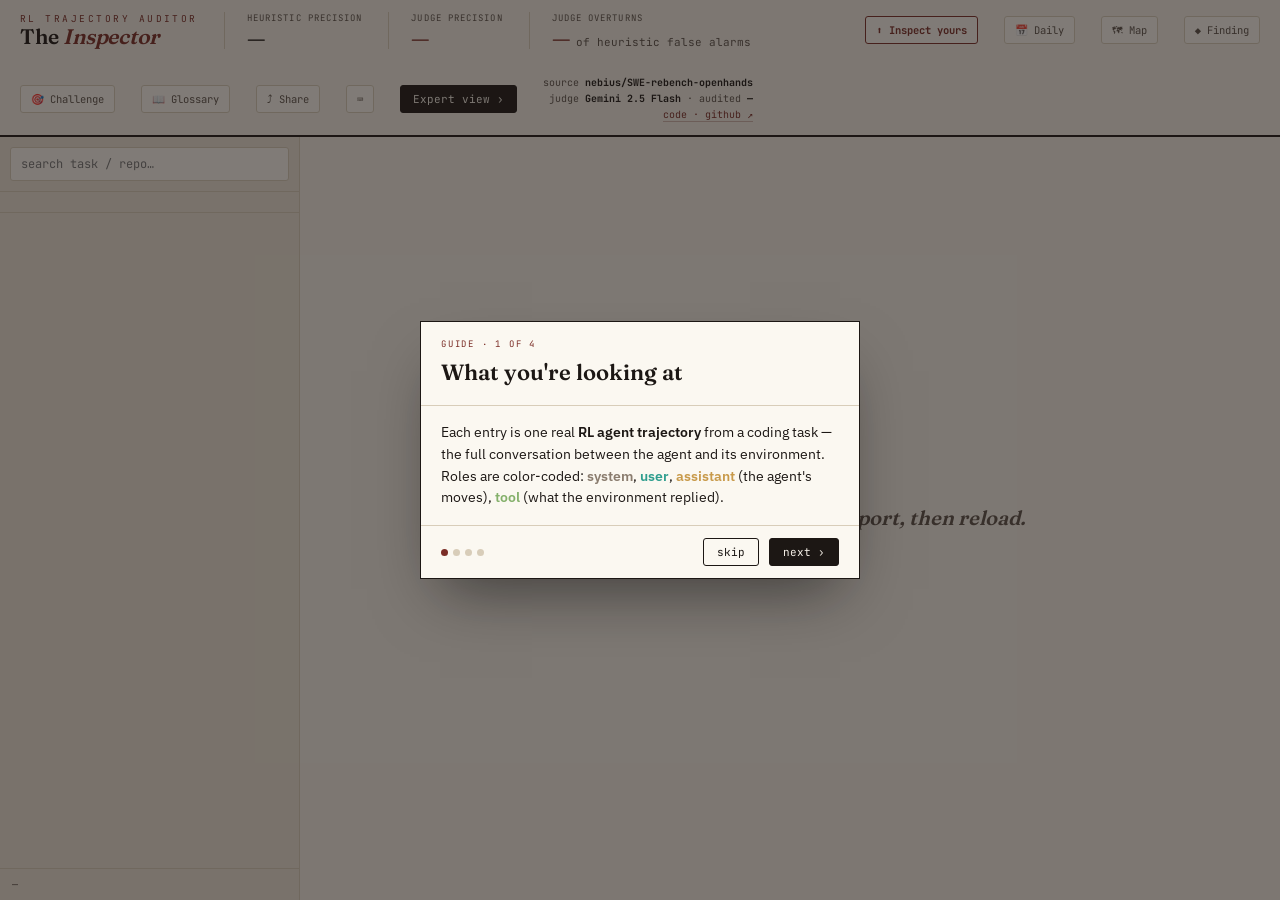
==== commit 89e0da3b: "feat: make the glossary prominent — topbar 📖 Glossary button + filled header pill Adds an always-vis" ====
--- a/explorer/index.html
+++ b/explorer/index.html
@@ -5,16 +5,18 @@
 <meta name="viewport" content="width=device-width, initial-scale=1" />
 <title>RL Trajectory Auditor — Inspector</title>
 <meta name="description" content="Step through real RL agent trajectories and see where a heuristic and an LLM judge disagree on why a run failed." />
-<meta property="og:title" content="I read 5,000 RL agent trajectories so you don't have to" />
+<meta property="og:title" content="Nobody reads their RL agent trajectories — so we audited 5,000" />
 <meta property="og:description" content="Heuristics over-flag reward-hacking; an LLM judge that reads the trace overturns 75% of those false alarms. Step through the receipts — or drop in your own trajectory." />
 <meta property="og:type" content="website" />
-<meta property="og:url" content="https://abhid1234-rl-trajectory-auditor.static.hf.space/" />
-<meta property="og:image" content="https://raw.githubusercontent.com/abhid1234/rl-trajectory-auditor/main/explorer/og.png" />
+<meta property="og:url" content="https://trajectoryauditor.space/" />
+<meta property="og:image" content="https://trajectoryauditor.space/og.png" />
 <meta name="twitter:card" content="summary_large_image" />
-<meta name="twitter:title" content="I read 5,000 RL agent trajectories so you don't have to" />
+<meta name="twitter:title" content="Nobody reads their RL agent trajectories — so we audited 5,000" />
 <meta name="twitter:description" content="An LLM judge overturns 75% of a heuristic's reward-hack false alarms. Step through the receipts." />
-<meta name="twitter:image" content="https://raw.githubusercontent.com/abhid1234/rl-trajectory-auditor/main/explorer/og.png" />
+<meta name="twitter:image" content="https://trajectoryauditor.space/og.png" />
 <link rel="preload" href="fonts/jetbrains-mono-400.woff2" as="font" type="font/woff2" crossorigin />
+<link rel="icon" type="image/svg+xml" href="favicon.svg" />
+<link rel="apple-touch-icon" href="apple-touch-icon.png" />
 <link rel="stylesheet" href="styles.css" />
 </head>
 <body>
@@ -43,6 +45,7 @@
     <button id="btn-map" class="topbtn" title="every judged run as one dot — the failure map">🗺 Map</button>
     <button id="btn-finding" class="topbtn" title="the finding (front page)">◆ Finding</button>
     <button id="btn-challenge" class="topbtn" title="free-play: guess the diagnosis on any trace">🎯 Challenge</button>
+    <button id="btn-glossary" class="topbtn gl-open" title="every term &amp; color explained (g)">📖 Glossary</button>
     <button id="btn-share" class="topbtn" title="copy a link to this exact view">⤴ Share</button>
     <button id="btn-keys" class="topbtn" title="keyboard shortcuts">⌨</button>
     <button id="mode-toggle" class="modetoggle" title="toggle the full expert view">Expert view ›</button>
@@ -73,6 +76,7 @@
 <div id="toast" class="toast"></div>
 <div id="patch-modal" class="overlay-sc" hidden></div>
 <div id="quiz-modal" class="overlay-sc" hidden></div>
+<div id="glossary-modal" class="overlay-sc" hidden></div>
 <div id="map-modal" class="overlay-sc" hidden></div>
 <div id="diff-modal" class="overlay-sc" hidden></div>
 <div id="ask-modal" class="overlay-sc" hidden></div>
--- a/explorer/styles.css
+++ b/explorer/styles.css
@@ -323,7 +323,8 @@
 
 .guide { display:none; }
 body.simple .guide { display:block; padding:16px 22px 18px; border-bottom:1px solid var(--rule);
-  background:linear-gradient(180deg,var(--card),var(--paper)); }
+  background:linear-gradient(180deg,var(--card),var(--paper));
+  position:sticky; top:0; z-index:7; }
 .narr-step { font-family:var(--mono); font-size:10px; letter-spacing:0.14em; text-transform:uppercase; color:var(--ink-soft); margin-bottom:7px; }
 .narr-main { font-family:var(--display); font-weight:600; font-size:22px; line-height:1.32; margin:0; letter-spacing:-0.01em; max-width:60ch; }
 .narr-aud { font-family:var(--sans); font-size:14.5px; line-height:1.5; margin:11px 0 0; padding:9px 13px; max-width:62ch;
@@ -606,3 +607,41 @@
 .ask-key:focus { outline:1.5px solid var(--oxblood); }
 .ask-a { margin-top:14px; padding:13px 15px; background:var(--paper-2); border-left:3px solid var(--oxblood);
   border-radius:0 5px 5px 0; font-size:14px; line-height:1.6; white-space:pre-wrap; }
+.fork-hint { font-weight:400; font-size:11.5px; color:var(--ink-soft); font-style:italic; }
+.fork-hint b { color:var(--d-BOTH); font-style:normal; }
+.fork-diff { font-weight:700; }
+
+/* ---- glossary ----------------------------------------------------------- */
+.hd-gl { display:inline-flex; align-items:center; gap:6px; margin-top:12px;
+  font-family:var(--mono); font-size:12.5px; font-weight:700; letter-spacing:0.01em;
+  color:#fff; background:var(--oxblood); text-decoration:none;
+  padding:8px 14px; border-radius:6px; border:1px solid var(--oxblood);
+  box-shadow:0 6px 16px -10px rgba(123,45,38,0.7); }
+.hd-gl:hover { background:var(--oxblood-2); border-color:var(--oxblood-2); }
+.gl-card { max-width:680px; }
+.gl-bd { padding:6px 22px 22px; }
+.gl-h { font-family:var(--mono); font-size:10px; letter-spacing:0.2em; text-transform:uppercase;
+  color:var(--oxblood); margin:20px 0 8px; padding-bottom:6px; border-bottom:1px solid var(--rule); }
+.gl-row { display:grid; grid-template-columns:172px 1fr; gap:14px; padding:8px 0; border-bottom:1px dashed var(--rule); }
+.gl-row:last-child { border-bottom:0; }
+@media (max-width:560px){ .gl-row { grid-template-columns:1fr; gap:3px; } }
+.gl-l { display:flex; align-items:center; gap:8px; }
+.gl-dot { width:11px; height:11px; border-radius:50%; flex:0 0 auto; }
+.gl-term { font-family:var(--mono); font-size:11.5px; }
+.gl-chip { border:1.5px solid var(--ink); border-radius:3px; padding:3px 8px; }
+.gl-badge { border:1px solid var(--rule); background:var(--paper-2); padding:3px 8px; font-weight:400; }
+.gl-d { font-size:13px; line-height:1.55; color:var(--ink-soft); }
+.gl-d b { color:var(--ink); } .gl-d i { color:var(--ink); }
+
+/* ---- whole-column scrolling -------------------------------------------- */
+/* The inspector column scrolls as one page; the trace console grows to its
+   full content height instead of trapping scroll in a short inner window. */
+.insp { overflow-y:auto; }
+.work { flex:none; min-height:0; align-items:start; }
+.work .console { height:auto; }
+.console { overflow:visible; flex:none; min-height:55vh; }
+.stickybar { position:sticky; top:0; z-index:6; background:var(--paper); box-shadow:0 6px 14px -12px rgba(28,23,20,0.5); }
+body.simple .stickybar { position:static; box-shadow:none; }
+.inspect { position:sticky; top:92px; align-self:start; max-height:calc(100vh - 150px); overflow-y:auto; border-bottom:1px solid var(--rule); }
+.insp::-webkit-scrollbar { width:10px; }
+.insp::-webkit-scrollbar-thumb { background:var(--rule); border-radius:5px; }
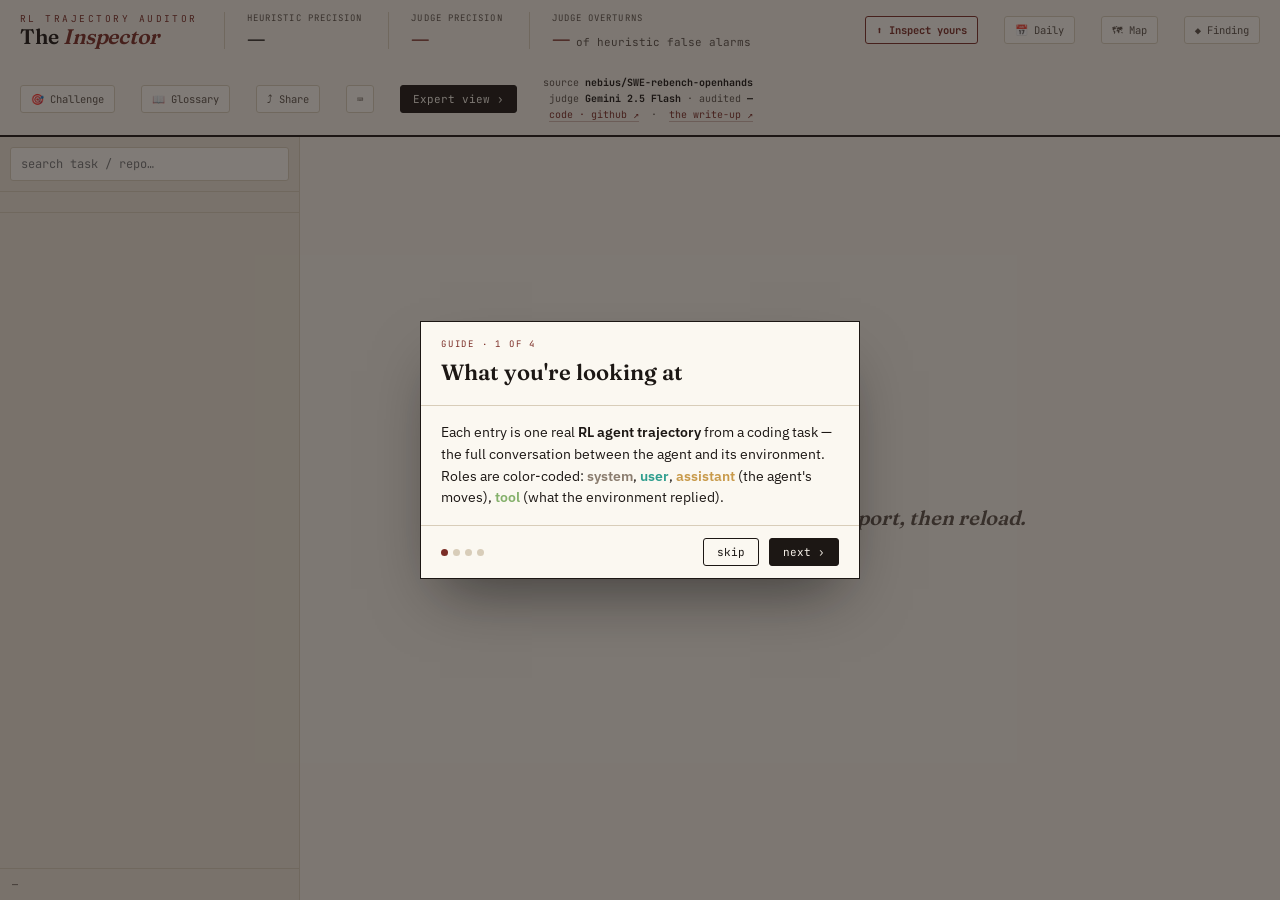
==== commit 78abb4df: "feat: link the Substack write-up alongside GitHub (topbar + landing footer)" ====
--- a/explorer/index.html
+++ b/explorer/index.html
@@ -52,7 +52,7 @@
     <div class="src">
       <div>source <b>nebius/SWE-rebench-openhands</b></div>
       <div>judge <b>Gemini 2.5 Flash</b> · audited <b id="m-n">—</b></div>
-      <div><a class="srclink" href="https://github.com/abhid1234/rl-trajectory-auditor" target="_blank" rel="noopener">code · github ↗</a></div>
+      <div><a class="srclink" href="https://github.com/abhid1234/rl-trajectory-auditor" target="_blank" rel="noopener">code · github ↗</a> &nbsp;·&nbsp; <a class="srclink" href="https://abhid.substack.com/p/i-got-obsessed-with-rl-agent-trajectories" target="_blank" rel="noopener">the write-up ↗</a></div>
     </div>
   </header>
 
--- a/explorer/styles.css
+++ b/explorer/styles.css
@@ -337,6 +337,9 @@
 .guide-nav button.run { background:var(--oxblood); color:#fff; border-color:var(--oxblood); margin-left:4px; font-weight:700; }
 .guide-nav button.run:hover { background:var(--oxblood-2); }
 .beat { font-family:var(--mono); font-size:11px; color:var(--ink-soft); min-width:96px; text-align:center; }
+.gnav-gl { font-family:var(--mono); font-size:12px; font-weight:700; color:var(--oxblood);
+  text-decoration:none; padding:8px 12px; border:1px dashed rgba(123,45,38,0.5); border-radius:4px; }
+.gnav-gl:hover { background:rgba(123,45,38,0.08); border-style:solid; }
 
 /* Simple mode hides the dense expert chrome */
 body.simple .ctrl, body.simple .minimap, body.simple .inspect { display:none; }
